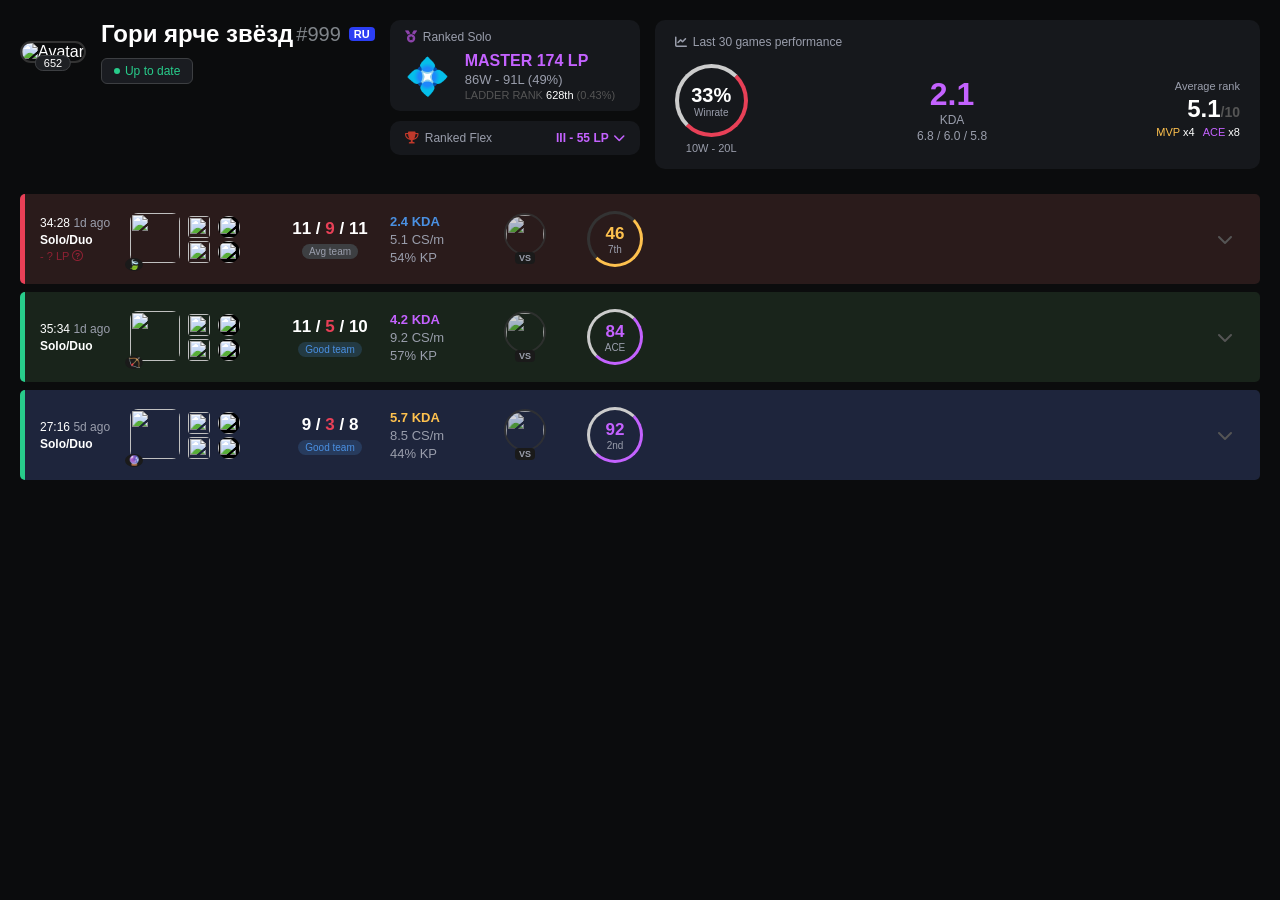
==== test_riot_api/index.html @ 2bc37f3e "adding some files" ====
<!DOCTYPE html>
<html lang="ru">
<head>
    <meta charset="UTF-8">
    <meta name="viewport" content="width=device-width, initial-scale=1.0">
    <title>League Stats Profile</title>
    <link rel="stylesheet" href="style.css">
    <link rel="stylesheet" href="https://cdnjs.cloudflare.com/ajax/libs/font-awesome/6.0.0/css/all.min.css">
</head>
<body>

<div class="container">
    
    <div class="header-row">
        
        <div class="header-section player-info">
            <div class="avatar-container">
                <img src="https://ddragon.leagueoflegends.com/cdn/13.24.1/img/profileicon/652.png" alt="Avatar" class="avatar">
                <span class="level-tag">652</span>
            </div>
            <div class="name-controls">
                <div class="nick-line">
                    <h1 class="nickname">Гори ярче звёзд</h1>
                    <span class="tagline">#999</span>
                    <span class="region-badge">RU</span>
                </div>
                <button class="status-btn"><span class="dot"></span> Up to date</button>
            </div>
        </div>

        <div class="header-section ranks-container">
            <div class="rank-card solo">
                <div class="rank-header">
                    <i class="fas fa-medal rank-medal-icon"></i>
                    <span>Ranked Solo</span>
                </div>
                <div class="rank-body">
                    <div class="rank-icon-placeholder">💠</div> <div class="rank-details">
                        <div class="tier">MASTER 174 LP</div>
                        <div class="winrate">86W - 91L (49%)</div>
                        <div class="ladder">LADDER RANK <span class="white">628th</span> (0.43%)</div>
                    </div>
                </div>
            </div>
            <div class="rank-card flex-rank">
                <div class="rank-header">
                    <i class="fas fa-trophy flex-trophy-icon"></i>
                    <span>Ranked Flex</span>
                    <span class="flex-rank-shorthand">III - 55 LP <i class="fas fa-chevron-down"></i></span>
                </div>
            </div>
        </div>

        <div class="header-section summary-card">
            <div class="summary-header">
                <i class="fas fa-chart-line"></i>
                Last 30 games performance
            </div>
            <div class="summary-body">
                <div class="winrate-stat">
                    <div class="chart-circle">
                        <span class="wr-pct">33%</span>
                        <span class="wr-label">Winrate</span>
                    </div>
                    <div class="record">10W - 20L</div>
                </div>
                <div class="kda-stat">
                    <div class="kda-main">
                        <div class="kda-val">2.1</div>
                        <div class="kda-lbl">KDA</div>
                    </div>
                    <div class="kda-split">6.8 / 6.0 / 5.8</div>
                </div>
                <div class="avg-rank-stat">
                    <div class="rank-lbl">Average rank</div>
                    <div class="rank-val">5.1<span>/10</span></div>
                    <div class="awards">
                        <span><span class="yellow">MVP</span> x4</span>
                        <span><span class="purple">ACE</span> x8</span>
                    </div>
                </div>
            </div>
        </div>

    </div> <div class="match-list">
        
        <div class="match-item lose">
            <div class="col col-meta">
                <div class="meta-line white">34:28 <span class="grey">1d ago</span></div>
                <div class="meta-line white bold">Solo/Duo</div>
                <div class="lp-loss">- ? LP <i class="far fa-question-circle"></i></div>
            </div>
            <div class="col col-champ">
                <div class="main-champ-wrapper">
                    <img src="https://ddragon.leagueoflegends.com/cdn/13.24.1/img/champion/Lillia.png" class="main-champ-img">
                    <div class="role-icon-box">🍃</div>
                </div>
                <div class="summoners-runes">
                    <img src="https://ddragon.leagueoflegends.com/cdn/13.24.1/img/spell/SummonerFlash.png" class="small-icon">
                    <img src="https://ddragon.leagueoflegends.com/cdn/13.24.1/img/spell/SummonerHaste.png" class="small-icon">
                </div>
                <div class="summoners-runes runes">
                    <img src="https://ddragon.leagueoflegends.com/cdn/img/perk-images/Styles/Precision/Conqueror/Conqueror.png" class="small-icon rune">
                    <img src="https://ddragon.leagueoflegends.com/cdn/img/perk-images/Styles/Sorcery/Waterwalking/Waterwalking.png" class="small-icon rune">
                </div>
            </div>
            <div class="col col-kda">
                <div class="kda-stats"><span class="white">11</span> / <span class="red">9</span> / <span class="white">11</span></div>
                <div class="team-badge avg">Avg team</div>
            </div>
            <div class="col col-stats">
                <div class="blue bold">2.4 KDA</div>
                <div class="grey">5.1 CS/m</div>
                <div class="grey">54% KP</div>
            </div>
            <div class="col col-vs">
                <div class="vs-champ-wrapper">
                    <img src="https://ddragon.leagueoflegends.com/cdn/13.24.1/img/champion/Talon.png" class="enemy-champ-img">
                </div>
                <div class="vs-tag">VS</div>
            </div>
            <div class="col col-score">
                <div class="score-circle-outer orange">
                    <div class="score-circle-inner">
                        <div class="score-num orange">46</div>
                        <div class="score-pos grey">7th</div>
                    </div>
                </div>
            </div>
            <div class="col col-expand">
                <i class="fas fa-chevron-down expand-icon"></i>
            </div>
        </div>

        <div class="match-item win mvp">
            <div class="col col-meta">
                <div class="meta-line white">35:34 <span class="grey">1d ago</span></div>
                <div class="meta-line white bold">Solo/Duo</div>
            </div>
            <div class="col col-champ">
                <div class="main-champ-wrapper">
                    <img src="https://ddragon.leagueoflegends.com/cdn/13.24.1/img/champion/Zeri.png" class="main-champ-img">
                    <div class="role-icon-box">🏹</div>
                </div>
                <div class="summoners-runes">
                    <img src="https://ddragon.leagueoflegends.com/cdn/13.24.1/img/spell/SummonerFlash.png" class="small-icon">
                    <img src="https://ddragon.leagueoflegends.com/cdn/13.24.1/img/spell/SummonerExhaust.png" class="small-icon">
                </div>
                <div class="summoners-runes runes">
                    <img src="https://ddragon.leagueoflegends.com/cdn/img/perk-images/Styles/Precision/Conqueror/Conqueror.png" class="small-icon rune">
                    <img src="https://ddragon.leagueoflegends.com/cdn/img/perk-images/Styles/Sorcery/GatheringStorm/GatheringStorm.png" class="small-icon rune">
                </div>
            </div>
            <div class="col col-kda">
                <div class="kda-stats"><span class="white">11</span> / <span class="red">5</span> / <span class="white">10</span></div>
                <div class="team-badge good">Good team</div>
            </div>
            <div class="col col-stats">
                <div class="purple bold">4.2 KDA</div>
                <div class="grey">9.2 CS/m</div>
                <div class="grey">57% KP</div>
            </div>
            <div class="col col-vs">
                <div class="vs-champ-wrapper">
                    <img src="https://ddragon.leagueoflegends.com/cdn/13.24.1/img/champion/Lucian.png" class="enemy-champ-img">
                </div>
                <div class="vs-tag">VS</div>
            </div>
            <div class="col col-score">
                <div class="score-circle-outer mvp">
                    <div class="score-circle-inner">
                        <div class="score-num mvp-text">84</div>
                        <div class="score-pos grey">ACE</div>
                    </div>
                </div>
            </div>
            <div class="col col-expand">
                <i class="fas fa-chevron-down expand-icon"></i>
            </div>
        </div>

        <div class="match-item win blue-bg">
            <div class="col col-meta">
                <div class="meta-line white">27:16 <span class="grey">5d ago</span></div>
                <div class="meta-line white bold">Solo/Duo</div>
            </div>
            <div class="col col-champ">
                <div class="main-champ-wrapper">
                    <img src="https://ddragon.leagueoflegends.com/cdn/13.24.1/img/champion/Orianna.png" class="main-champ-img">
                    <div class="role-icon-box">🔮</div>
                </div>
                <div class="summoners-runes">
                    <img src="https://ddragon.leagueoflegends.com/cdn/13.24.1/img/spell/SummonerFlash.png" class="small-icon">
                    <img src="https://ddragon.leagueoflegends.com/cdn/13.24.1/img/spell/SummonerDot.png" class="small-icon">
                </div>
                <div class="summoners-runes runes">
                    <img src="https://ddragon.leagueoflegends.com/cdn/img/perk-images/Styles/Sorcery/PhaseRush/PhaseRush.png" class="small-icon rune">
                    <img src="https://ddragon.leagueoflegends.com/cdn/img/perk-images/Styles/Sorcery/Scorch/Scorch.png" class="small-icon rune">
                </div>
            </div>
            <div class="col col-kda">
                <div class="kda-stats"><span class="white">9</span> / <span class="red">3</span> / <span class="white">8</span></div>
                <div class="team-badge good">Good team</div>
            </div>
            <div class="col col-stats">
                <div class="yellow bold">5.7 KDA</div>
                <div class="grey">8.5 CS/m</div>
                <div class="grey">44% KP</div>
            </div>
            <div class="col col-vs">
                <div class="vs-champ-wrapper">
                    <img src="https://ddragon.leagueoflegends.com/cdn/13.24.1/img/champion/Zoe.png" class="enemy-champ-img">
                </div>
                <div class="vs-tag">VS</div>
            </div>
            <div class="col col-score">
                <div class="score-circle-outer mvp">
                    <div class="score-circle-inner">
                        <div class="score-num mvp-text">92</div>
                        <div class="score-pos grey">2nd</div>
                    </div>
                </div>
            </div>
            <div class="col col-expand">
                <i class="fas fa-chevron-down expand-icon"></i>
            </div>
        </div>

    </div> </div> </body>
</html>
---- test_riot_api/style.css ----
/* --- Global Reset & Colors --- */
:root {
    --bg-main: #0b0c0d; /* Единый темный фон */
    --card-bg: #16181c;
    --match-lose-bg: #2a1b1b;
    --match-lose-border: #e84057;
    --match-win-bg: #19241b;
    --match-win-border: #28cc8b;
    --match-blue-bg: #1e253c; /* Для нижнего матча */
    
    --text-white: #ffffff;
    --text-grey: #9a9eac;
    --text-red: #e84057;
    --text-blue: #4a90e2;
    --text-yellow: #fec14e;
    --text-purple: #c462ff;
}

body {
    background-color: var(--bg-main);
    color: var(--text-white);
    font-family: -apple-system, BlinkMacSystemFont, "Segoe UI", Roboto, sans-serif;
    margin: 0;
    padding: 20px;
    -webkit-font-smoothing: antialiased;
}

.container {
    max-width: 1280px;
    margin: 0 auto;
}

/* --- Helpers --- */
.white { color: var(--text-white); }
.grey { color: var(--text-grey); }
.red { color: var(--text-red); }
.blue { color: var(--text-blue); }
.yellow { color: var(--text-yellow); }
.purple { color: var(--text-purple); }
.bold { font-weight: bold; }
.orange { color: #fec14e; border-color: #fec14e; }
.mvp-text { color: #c462ff; border-color: #c462ff; }

/* ==========================================================
   HEADER ROW (Player, Rank, Summary)
   ========================================================== */
.header-row {
    display: flex;
    justify-content: flex-start;
    align-items: flex-start;
    gap: 15px;
    margin-bottom: 25px;
}

/* --- Player Info --- */
.player-info {
    display: flex;
    align-items: center;
    gap: 15px;
    min-width: 300px;
}

.avatar-container { position: relative; }
.avatar { width: 85px; height: 85px; border-radius: 12px; border: 2px solid #333; }
.level-tag {
    position: absolute; bottom: -8px; left: 50%; transform: translateX(-50%);
    background: #1e2024; color: white; padding: 1px 8px; border-radius: 10px;
    font-size: 11px; border: 1px solid #3d3f42;
}

.nick-line { display: flex; align-items: center; gap: 3px; }
.nickname { margin: 0; font-size: 24px; font-weight: 800; }
.tagline { color: #80858a; font-size: 20px; font-weight: 400; }
.region-badge {
    background: #2b3ef4; color: white; padding: 1px 5px; border-radius: 4px;
    font-size: 11px; font-weight: bold; margin-left: 5px;
}

.status-btn {
    margin-top: 10px; background: #1a1c21; border: 1px solid #3d3f42;
    color: #28cc8b; padding: 5px 12px; border-radius: 6px; font-size: 12px;
    cursor: pointer; display: flex; align-items: center; gap: 5px;
}
.dot { width: 6px; height: 6px; background: #28cc8b; border-radius: 50%; }

/* --- Ranks Container --- */
.ranks-container { display: flex; flex-direction: column; gap: 10px; min-width: 250px; }

.rank-card {
    background: var(--card-bg);
    padding: 10px 15px;
    border-radius: 10px;
}

.rank-header {
    font-size: 12px; color: var(--text-grey); display: flex; align-items: center; gap: 6px;
    margin-bottom: 8px;
}
.rank-medal-icon { color: #8e44ad; } /* Master color */
.flex-trophy-icon { color: #c0392b; }

.rank-body { display: flex; align-items: center; gap: 15px; }
.rank-icon-placeholder { font-size: 36px; } /* Временно, потом иконку Master */
.tier { font-size: 16px; font-weight: bold; color: var(--text-purple); }
.winrate { font-size: 13px; color: var(--text-grey); margin: 2px 0; }
.ladder { font-size: 11px; color: #555; }

/* Ranked Flex Short style */
.rank-card.flex-rank .rank-header { margin-bottom: 0; }
.flex-rank-shorthand { margin-left: auto; color: var(--text-purple); font-weight: bold; display: flex; align-items: center; gap: 5px;}

/* --- Performance Summary --- */
.summary-card {
    background: var(--card-bg);
    padding: 15px 20px;
    border-radius: 10px;
    flex-grow: 1; /* Занимает оставшееся место */
    min-width: 450px;
}

.summary-header {
    font-size: 12px; color: var(--text-grey); display: flex; align-items: center; gap: 6px;
    margin-bottom: 15px;
}

.summary-body { display: flex; justify-content: space-between; align-items: center; gap: 20px;}

.winrate-stat { text-align: center; }
.chart-circle {
    display: flex; flex-direction: column; align-items: center; justify-content: center;
    border: 4px solid var(--text-red); border-left-color: #ccc; border-top-color: #ccc; /* Pie Chart look */
    width: 65px; height: 65px; border-radius: 50%; margin-bottom: 5px;
}
.wr-pct { font-size: 20px; font-weight: bold; }
.wr-label { font-size: 10px; color: var(--text-grey); }
.record { font-size: 11px; color: var(--text-grey); }

.kda-main { text-align: center; }
.kda-val { font-size: 32px; font-weight: 800; color: var(--text-purple); margin: 0;}
.kda-lbl { font-size: 12px; color: var(--text-grey); }
.kda-split { font-size: 12px; color: var(--text-grey); margin-top: 2px;}

.avg-rank-stat { text-align: right; }
.rank-lbl { font-size: 11px; color: var(--text-grey); }
.rank-val { font-size: 24px; font-weight: bold; margin: 3px 0;}
.rank-val span { font-size: 14px; color: #555; }
.awards { font-size: 11px; display: flex; gap: 8px; justify-content: flex-end;}

/* ==========================================================
   MATCH HISTORY SECTION
   ========================================================== */
.match-list { display: flex; flex-direction: column; gap: 8px; }

/* Базовые стили карточки */
.match-item {
    display: flex; align-items: center;
    border-radius: 5px;
    padding: 10px 15px;
    font-size: 13px;
    min-height: 70px;
}

/* Типы матчей (Цвета) */
.match-item.lose { border-left: 5px solid var(--match-lose-border); background: var(--match-lose-bg); }
.match-item.win { border-left: 5px solid var(--match-win-border); background: var(--match-win-bg); }
.match-item.win.blue-bg { background: var(--match-blue-bg); }

/* Колонки */
.col { display: flex; flex-direction: column; }

/* Колонки: Расположение */
.col-meta { width: 90px; gap: 3px; }
.col-champ { width: 140px; flex-direction: row; align-items: center; gap: 8px; position: relative;}
.col-kda { width: 120px; text-align: center; align-items: center; gap: 5px;}
.col-stats { width: 90px; gap: 3px; }
.col-vs { width: 90px; align-items: center; position: relative; }
.col-score { width: 90px; align-items: center; }
.col-expand { width: 40px; align-items: center; margin-left: auto; color: #555;}

/* Детали колонок */
.meta-line { font-size: 12px; }
.lp-loss { font-size: 11px; color: #8e2133; } /* Темно-красный */

.main-champ-wrapper { position: relative; }
.main-champ-img { width: 50px; height: 50px; border-radius: 8px; }
.role-icon-box {
    position: absolute; bottom: -5px; left: -5px;
    background: #1a1a1a; padding: 1px 3px; border-radius: 50%; font-size: 10px;
}

.summoners-runes { display: flex; flex-direction: column; gap: 3px; }
.small-icon { width: 22px; height: 22px; border-radius: 4px; }
.small-icon.rune { border-radius: 50%; background: #000; }

.kda-stats { font-size: 17px; font-weight: bold; }
.team-badge { font-size: 10px; padding: 2px 7px; border-radius: 10px; }
.team-badge.avg { background: #3d3f42; color: #9a9eac; }
.team-badge.good { background: rgba(74, 144, 226, 0.2); color: #4a90e2; }

.vs-champ-wrapper { position: relative; margin-top: -10px;}
.enemy-champ-img { width: 38px; height: 38px; border-radius: 50%; border: 2px solid #333; opacity: 0.8; }
.vs-tag {
    position: absolute; bottom: -8px; left: 50%; transform: translateX(-50%);
    background: #1a1a1a; color: #9a9eac; padding: 1px 4px; border-radius: 4px; font-size: 9px; font-weight: bold;
}

/* Круги оценки справа */
.score-circle-outer {
    width: 50px; height: 50px; border-radius: 50%;
    display: flex; align-items: center; justify-content: center;
    border: 3px solid transparent; /* Цвет задается через helpers */
}
/* Pie chart look for circles */
.score-circle-outer.orange { border-color: #fec14e; border-left-color: #333; border-top-color: #333;}
.score-circle-outer.mvp { border-color: #c462ff; border-left-color: #ccc; border-top-color: #ccc;}

.score-circle-inner { text-align: center; }
.score-num { font-size: 17px; font-weight: bold; }
.score-pos { font-size: 10px; }

.expand-icon { font-size: 16px; cursor: pointer; }
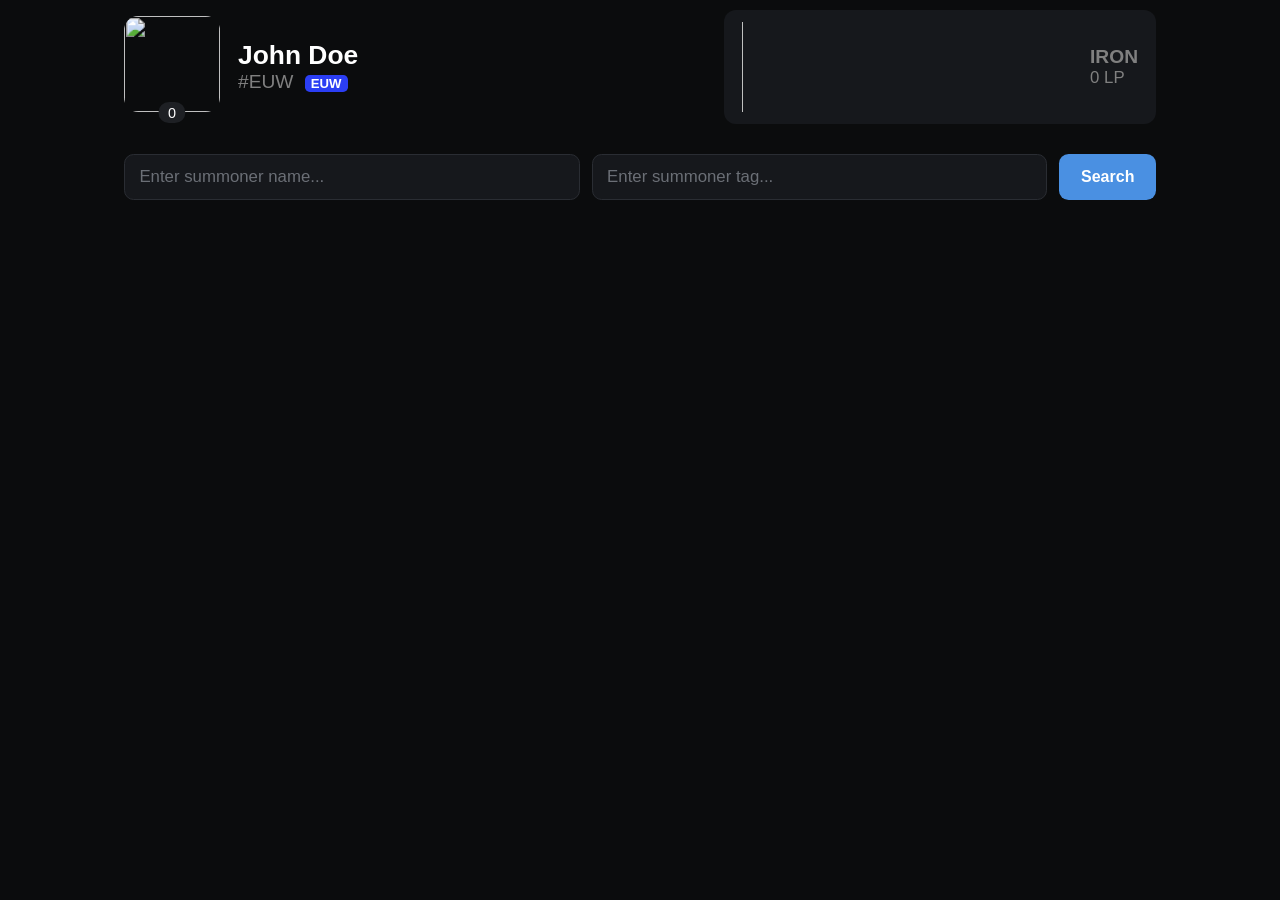
==== commit 1915f9f8: "Added first user interface version" ====
--- a/test_riot_api/index.html
+++ b/test_riot_api/index.html
@@ -2,229 +2,52 @@
 <html lang="ru">
 <head>
     <meta charset="UTF-8">
-    <meta name="viewport" content="width=device-width, initial-scale=1.0">
-    <title>League Stats Profile</title>
+    <title>League Profile</title>
     <link rel="stylesheet" href="style.css">
-    <link rel="stylesheet" href="https://cdnjs.cloudflare.com/ajax/libs/font-awesome/6.0.0/css/all.min.css">
 </head>
 <body>
+    <div class="container">
+        <div class="top-section">
+            <!-- PROFILE -->
+            <div class="profile-block">
+                <div class="avatar-container">
+                    <img src="https://ddragon.leagueoflegends.com/cdn/13.24.1/img/profileicon/0.png" class="avatar" id="avatar">
+                    <span class="level-tag" id="summoner_level">0</span>
+                </div>
 
-<div class="container">
-    
-    <div class="header-row">
-        
-        <div class="header-section player-info">
-            <div class="avatar-container">
-                <img src="https://ddragon.leagueoflegends.com/cdn/13.24.1/img/profileicon/652.png" alt="Avatar" class="avatar">
-                <span class="level-tag">652</span>
+                <div class="name-block">
+                    <h1 class="nickname" id="nickname">John Doe</h1>
+                    <span class="tagline" id="tagline">#EUW</span>
+                    <span class="region-badge" id="region">EUW</span>
+                </div>
             </div>
-            <div class="name-controls">
-                <div class="nick-line">
-                    <h1 class="nickname">Гори ярче звёзд</h1>
-                    <span class="tagline">#999</span>
-                    <span class="region-badge">RU</span>
-                </div>
-                <button class="status-btn"><span class="dot"></span> Up to date</button>
+            <!-- RANK DATA -->
+            <div class="rank-block">
+                <div class="rank-img-wrapper">
+                <img src="https://raw.communitydragon.org/latest/plugins/rcp-fe-lol-static-assets/global/default/images/ranked-emblem/emblem-iron.png" class="rank-img" id="rank_img">
+            </div>
+            <div class="rank-info">
+                <div class="tier" id="tier">IRON</div>
+                <div class="lp" id="lp">0 LP</div>
             </div>
         </div>
-
-        <div class="header-section ranks-container">
-            <div class="rank-card solo">
-                <div class="rank-header">
-                    <i class="fas fa-medal rank-medal-icon"></i>
-                    <span>Ranked Solo</span>
-                </div>
-                <div class="rank-body">
-                    <div class="rank-icon-placeholder">💠</div> <div class="rank-details">
-                        <div class="tier">MASTER 174 LP</div>
-                        <div class="winrate">86W - 91L (49%)</div>
-                        <div class="ladder">LADDER RANK <span class="white">628th</span> (0.43%)</div>
-                    </div>
-                </div>
-            </div>
-            <div class="rank-card flex-rank">
-                <div class="rank-header">
-                    <i class="fas fa-trophy flex-trophy-icon"></i>
-                    <span>Ranked Flex</span>
-                    <span class="flex-rank-shorthand">III - 55 LP <i class="fas fa-chevron-down"></i></span>
-                </div>
-            </div>
-        </div>
-
-        <div class="header-section summary-card">
-            <div class="summary-header">
-                <i class="fas fa-chart-line"></i>
-                Last 30 games performance
-            </div>
-            <div class="summary-body">
-                <div class="winrate-stat">
-                    <div class="chart-circle">
-                        <span class="wr-pct">33%</span>
-                        <span class="wr-label">Winrate</span>
-                    </div>
-                    <div class="record">10W - 20L</div>
-                </div>
-                <div class="kda-stat">
-                    <div class="kda-main">
-                        <div class="kda-val">2.1</div>
-                        <div class="kda-lbl">KDA</div>
-                    </div>
-                    <div class="kda-split">6.8 / 6.0 / 5.8</div>
-                </div>
-                <div class="avg-rank-stat">
-                    <div class="rank-lbl">Average rank</div>
-                    <div class="rank-val">5.1<span>/10</span></div>
-                    <div class="awards">
-                        <span><span class="yellow">MVP</span> x4</span>
-                        <span><span class="purple">ACE</span> x8</span>
-                    </div>
-                </div>
-            </div>
-        </div>
-
-    </div> <div class="match-list">
-        
-        <div class="match-item lose">
-            <div class="col col-meta">
-                <div class="meta-line white">34:28 <span class="grey">1d ago</span></div>
-                <div class="meta-line white bold">Solo/Duo</div>
-                <div class="lp-loss">- ? LP <i class="far fa-question-circle"></i></div>
-            </div>
-            <div class="col col-champ">
-                <div class="main-champ-wrapper">
-                    <img src="https://ddragon.leagueoflegends.com/cdn/13.24.1/img/champion/Lillia.png" class="main-champ-img">
-                    <div class="role-icon-box">🍃</div>
-                </div>
-                <div class="summoners-runes">
-                    <img src="https://ddragon.leagueoflegends.com/cdn/13.24.1/img/spell/SummonerFlash.png" class="small-icon">
-                    <img src="https://ddragon.leagueoflegends.com/cdn/13.24.1/img/spell/SummonerHaste.png" class="small-icon">
-                </div>
-                <div class="summoners-runes runes">
-                    <img src="https://ddragon.leagueoflegends.com/cdn/img/perk-images/Styles/Precision/Conqueror/Conqueror.png" class="small-icon rune">
-                    <img src="https://ddragon.leagueoflegends.com/cdn/img/perk-images/Styles/Sorcery/Waterwalking/Waterwalking.png" class="small-icon rune">
-                </div>
-            </div>
-            <div class="col col-kda">
-                <div class="kda-stats"><span class="white">11</span> / <span class="red">9</span> / <span class="white">11</span></div>
-                <div class="team-badge avg">Avg team</div>
-            </div>
-            <div class="col col-stats">
-                <div class="blue bold">2.4 KDA</div>
-                <div class="grey">5.1 CS/m</div>
-                <div class="grey">54% KP</div>
-            </div>
-            <div class="col col-vs">
-                <div class="vs-champ-wrapper">
-                    <img src="https://ddragon.leagueoflegends.com/cdn/13.24.1/img/champion/Talon.png" class="enemy-champ-img">
-                </div>
-                <div class="vs-tag">VS</div>
-            </div>
-            <div class="col col-score">
-                <div class="score-circle-outer orange">
-                    <div class="score-circle-inner">
-                        <div class="score-num orange">46</div>
-                        <div class="score-pos grey">7th</div>
-                    </div>
-                </div>
-            </div>
-            <div class="col col-expand">
-                <i class="fas fa-chevron-down expand-icon"></i>
-            </div>
-        </div>
-
-        <div class="match-item win mvp">
-            <div class="col col-meta">
-                <div class="meta-line white">35:34 <span class="grey">1d ago</span></div>
-                <div class="meta-line white bold">Solo/Duo</div>
-            </div>
-            <div class="col col-champ">
-                <div class="main-champ-wrapper">
-                    <img src="https://ddragon.leagueoflegends.com/cdn/13.24.1/img/champion/Zeri.png" class="main-champ-img">
-                    <div class="role-icon-box">🏹</div>
-                </div>
-                <div class="summoners-runes">
-                    <img src="https://ddragon.leagueoflegends.com/cdn/13.24.1/img/spell/SummonerFlash.png" class="small-icon">
-                    <img src="https://ddragon.leagueoflegends.com/cdn/13.24.1/img/spell/SummonerExhaust.png" class="small-icon">
-                </div>
-                <div class="summoners-runes runes">
-                    <img src="https://ddragon.leagueoflegends.com/cdn/img/perk-images/Styles/Precision/Conqueror/Conqueror.png" class="small-icon rune">
-                    <img src="https://ddragon.leagueoflegends.com/cdn/img/perk-images/Styles/Sorcery/GatheringStorm/GatheringStorm.png" class="small-icon rune">
-                </div>
-            </div>
-            <div class="col col-kda">
-                <div class="kda-stats"><span class="white">11</span> / <span class="red">5</span> / <span class="white">10</span></div>
-                <div class="team-badge good">Good team</div>
-            </div>
-            <div class="col col-stats">
-                <div class="purple bold">4.2 KDA</div>
-                <div class="grey">9.2 CS/m</div>
-                <div class="grey">57% KP</div>
-            </div>
-            <div class="col col-vs">
-                <div class="vs-champ-wrapper">
-                    <img src="https://ddragon.leagueoflegends.com/cdn/13.24.1/img/champion/Lucian.png" class="enemy-champ-img">
-                </div>
-                <div class="vs-tag">VS</div>
-            </div>
-            <div class="col col-score">
-                <div class="score-circle-outer mvp">
-                    <div class="score-circle-inner">
-                        <div class="score-num mvp-text">84</div>
-                        <div class="score-pos grey">ACE</div>
-                    </div>
-                </div>
-            </div>
-            <div class="col col-expand">
-                <i class="fas fa-chevron-down expand-icon"></i>
-            </div>
-        </div>
-
-        <div class="match-item win blue-bg">
-            <div class="col col-meta">
-                <div class="meta-line white">27:16 <span class="grey">5d ago</span></div>
-                <div class="meta-line white bold">Solo/Duo</div>
-            </div>
-            <div class="col col-champ">
-                <div class="main-champ-wrapper">
-                    <img src="https://ddragon.leagueoflegends.com/cdn/13.24.1/img/champion/Orianna.png" class="main-champ-img">
-                    <div class="role-icon-box">🔮</div>
-                </div>
-                <div class="summoners-runes">
-                    <img src="https://ddragon.leagueoflegends.com/cdn/13.24.1/img/spell/SummonerFlash.png" class="small-icon">
-                    <img src="https://ddragon.leagueoflegends.com/cdn/13.24.1/img/spell/SummonerDot.png" class="small-icon">
-                </div>
-                <div class="summoners-runes runes">
-                    <img src="https://ddragon.leagueoflegends.com/cdn/img/perk-images/Styles/Sorcery/PhaseRush/PhaseRush.png" class="small-icon rune">
-                    <img src="https://ddragon.leagueoflegends.com/cdn/img/perk-images/Styles/Sorcery/Scorch/Scorch.png" class="small-icon rune">
-                </div>
-            </div>
-            <div class="col col-kda">
-                <div class="kda-stats"><span class="white">9</span> / <span class="red">3</span> / <span class="white">8</span></div>
-                <div class="team-badge good">Good team</div>
-            </div>
-            <div class="col col-stats">
-                <div class="yellow bold">5.7 KDA</div>
-                <div class="grey">8.5 CS/m</div>
-                <div class="grey">44% KP</div>
-            </div>
-            <div class="col col-vs">
-                <div class="vs-champ-wrapper">
-                    <img src="https://ddragon.leagueoflegends.com/cdn/13.24.1/img/champion/Zoe.png" class="enemy-champ-img">
-                </div>
-                <div class="vs-tag">VS</div>
-            </div>
-            <div class="col col-score">
-                <div class="score-circle-outer mvp">
-                    <div class="score-circle-inner">
-                        <div class="score-num mvp-text">92</div>
-                        <div class="score-pos grey">2nd</div>
-                    </div>
-                </div>
-            </div>
-            <div class="col col-expand">
-                <i class="fas fa-chevron-down expand-icon"></i>
-            </div>
-        </div>
-
-    </div> </div> </body>
+    </div>
+    <!-- SUMMONER SEARCH -->
+    <div class="search-bar">
+        <input 
+            type="text" 
+            class="search-input" 
+            placeholder="Enter summoner name..."
+            id="name_search"
+        >
+        <input 
+            type="text" 
+            class="search-input" 
+            placeholder="Enter summoner tag..."
+            id="tag_search"
+        >
+        <button class="search-btn" id="search_btn">Search</button>
+    </div>
+    <script src="script.js"></script>
+</body>
 </html>
--- a/test_riot_api/style.css
+++ b/test_riot_api/style.css
@@ -1,221 +1,153 @@
-/* --- Global Reset & Colors --- */
-:root {
-    --bg-main: #0b0c0d; /* Единый темный фон */
-    --card-bg: #16181c;
-    --match-lose-bg: #2a1b1b;
-    --match-lose-border: #e84057;
-    --match-win-bg: #19241b;
-    --match-win-border: #28cc8b;
-    --match-blue-bg: #1e253c; /* Для нижнего матча */
-    
-    --text-white: #ffffff;
-    --text-grey: #9a9eac;
-    --text-red: #e84057;
-    --text-blue: #4a90e2;
-    --text-yellow: #fec14e;
-    --text-purple: #c462ff;
+html {
+    zoom: 1.20;
 }
 
 body {
-    background-color: var(--bg-main);
-    color: var(--text-white);
-    font-family: -apple-system, BlinkMacSystemFont, "Segoe UI", Roboto, sans-serif;
-    margin: 0;
-    padding: 20px;
-    -webkit-font-smoothing: antialiased;
+    background: #0b0c0d;
+    color: white;
+    font-family: sans-serif;
 }
 
 .container {
-    max-width: 1280px;
+    max-width: 860px;
     margin: 0 auto;
 }
 
-/* --- Helpers --- */
-.white { color: var(--text-white); }
-.grey { color: var(--text-grey); }
-.red { color: var(--text-red); }
-.blue { color: var(--text-blue); }
-.yellow { color: var(--text-yellow); }
-.purple { color: var(--text-purple); }
-.bold { font-weight: bold; }
-.orange { color: #fec14e; border-color: #fec14e; }
-.mvp-text { color: #c462ff; border-color: #c462ff; }
-
-/* ==========================================================
-   HEADER ROW (Player, Rank, Summary)
-   ========================================================== */
-.header-row {
+/* TOP BLOCK */
+.top-section {
     display: flex;
-    justify-content: flex-start;
-    align-items: flex-start;
-    gap: 15px;
+    align-items: center;
+    justify-content: space-between;
+    gap: 20px;
     margin-bottom: 25px;
 }
 
-/* --- Player Info --- */
-.player-info {
+/* PROFILE */
+.profile-block {
     display: flex;
     align-items: center;
     gap: 15px;
-    min-width: 300px;
 }
 
-.avatar-container { position: relative; }
-.avatar { width: 85px; height: 85px; border-radius: 12px; border: 2px solid #333; }
-.level-tag {
-    position: absolute; bottom: -8px; left: 50%; transform: translateX(-50%);
-    background: #1e2024; color: white; padding: 1px 8px; border-radius: 10px;
-    font-size: 11px; border: 1px solid #3d3f42;
+.avatar-container {
+    position: relative;
 }
 
-.nick-line { display: flex; align-items: center; gap: 3px; }
-.nickname { margin: 0; font-size: 24px; font-weight: 800; }
-.tagline { color: #80858a; font-size: 20px; font-weight: 400; }
+.avatar {
+    width: 80px;
+    height: 80px;
+    border-radius: 12px;
+}
+
+.level-tag {
+    position: absolute;
+    bottom: -5px;
+    left: 50%;
+    transform: translateX(-50%);
+    background: #1e2024;
+    padding: 2px 8px;
+    font-size: 12px;
+    border-radius: 10px;
+}
+
+.nickname {
+    margin: 0;
+    font-size: 22px;
+}
+
+.tagline {
+    color: gray;
+}
+
 .region-badge {
     background: #2b3ef4; color: white; padding: 1px 5px; border-radius: 4px;
     font-size: 11px; font-weight: bold; margin-left: 5px;
 }
 
-.status-btn {
-    margin-top: 10px; background: #1a1c21; border: 1px solid #3d3f42;
-    color: #28cc8b; padding: 5px 12px; border-radius: 6px; font-size: 12px;
-    cursor: pointer; display: flex; align-items: center; gap: 5px;
-}
-.dot { width: 6px; height: 6px; background: #28cc8b; border-radius: 50%; }
-
-/* --- Ranks Container --- */
-.ranks-container { display: flex; flex-direction: column; gap: 10px; min-width: 250px; }
-
-.rank-card {
-    background: var(--card-bg);
+/* RANK BLOCK */
+.rank-block {
+    display: flex;
+    align-items: center;
+    gap: 10px;
+    background: #16181c;
     padding: 10px 15px;
     border-radius: 10px;
 }
 
-.rank-header {
-    font-size: 12px; color: var(--text-grey); display: flex; align-items: center; gap: 6px;
-    margin-bottom: 8px;
-}
-.rank-medal-icon { color: #8e44ad; } /* Master color */
-.flex-trophy-icon { color: #c0392b; }
-
-.rank-body { display: flex; align-items: center; gap: 15px; }
-.rank-icon-placeholder { font-size: 36px; } /* Временно, потом иконку Master */
-.tier { font-size: 16px; font-weight: bold; color: var(--text-purple); }
-.winrate { font-size: 13px; color: var(--text-grey); margin: 2px 0; }
-.ladder { font-size: 11px; color: #555; }
-
-/* Ranked Flex Short style */
-.rank-card.flex-rank .rank-header { margin-bottom: 0; }
-.flex-rank-shorthand { margin-left: auto; color: var(--text-purple); font-weight: bold; display: flex; align-items: center; gap: 5px;}
-
-/* --- Performance Summary --- */
-.summary-card {
-    background: var(--card-bg);
-    padding: 15px 20px;
-    border-radius: 10px;
-    flex-grow: 1; /* Занимает оставшееся место */
-    min-width: 450px;
+.rank-img-wrapper {
+    width: 280px;
+    height: 75px;
+    overflow: hidden;
+    display: flex;
+    align-items: center;
+    justify-content: center;
 }
 
-.summary-header {
-    font-size: 12px; color: var(--text-grey); display: flex; align-items: center; gap: 6px;
+.rank-img {
+    width: 200%;
+    height: 200%;
+    object-fit: cover;
+}
+
+.rank-info {
+    display: flex;
+    flex-direction: column;
+}
+
+.tier {
+    font-weight: bold;
+    color: #808080;
+}
+
+.lp {
+    font-size: 14px;
+    color: gray;
+}
+
+/* SEARCH BAR */
+.search-bar {
+    display: flex;
+    gap: 10px;
     margin-bottom: 15px;
 }
 
-.summary-body { display: flex; justify-content: space-between; align-items: center; gap: 20px;}
-
-.winrate-stat { text-align: center; }
-.chart-circle {
-    display: flex; flex-direction: column; align-items: center; justify-content: center;
-    border: 4px solid var(--text-red); border-left-color: #ccc; border-top-color: #ccc; /* Pie Chart look */
-    width: 65px; height: 65px; border-radius: 50%; margin-bottom: 5px;
-}
-.wr-pct { font-size: 20px; font-weight: bold; }
-.wr-label { font-size: 10px; color: var(--text-grey); }
-.record { font-size: 11px; color: var(--text-grey); }
-
-.kda-main { text-align: center; }
-.kda-val { font-size: 32px; font-weight: 800; color: var(--text-purple); margin: 0;}
-.kda-lbl { font-size: 12px; color: var(--text-grey); }
-.kda-split { font-size: 12px; color: var(--text-grey); margin-top: 2px;}
-
-.avg-rank-stat { text-align: right; }
-.rank-lbl { font-size: 11px; color: var(--text-grey); }
-.rank-val { font-size: 24px; font-weight: bold; margin: 3px 0;}
-.rank-val span { font-size: 14px; color: #555; }
-.awards { font-size: 11px; display: flex; gap: 8px; justify-content: flex-end;}
-
-/* ==========================================================
-   MATCH HISTORY SECTION
-   ========================================================== */
-.match-list { display: flex; flex-direction: column; gap: 8px; }
-
-/* Базовые стили карточки */
-.match-item {
-    display: flex; align-items: center;
-    border-radius: 5px;
-    padding: 10px 15px;
-    font-size: 13px;
-    min-height: 70px;
+.search-input {
+    flex-grow: 1;
+    background: #16181c;
+    border: 1px solid #2a2d33;
+    color: white;
+    padding: 10px 12px;
+    border-radius: 8px;
+    font-size: 14px;
+    outline: none;
+    transition: 0.2s;
 }
 
-/* Типы матчей (Цвета) */
-.match-item.lose { border-left: 5px solid var(--match-lose-border); background: var(--match-lose-bg); }
-.match-item.win { border-left: 5px solid var(--match-win-border); background: var(--match-win-bg); }
-.match-item.win.blue-bg { background: var(--match-blue-bg); }
-
-/* Колонки */
-.col { display: flex; flex-direction: column; }
-
-/* Колонки: Расположение */
-.col-meta { width: 90px; gap: 3px; }
-.col-champ { width: 140px; flex-direction: row; align-items: center; gap: 8px; position: relative;}
-.col-kda { width: 120px; text-align: center; align-items: center; gap: 5px;}
-.col-stats { width: 90px; gap: 3px; }
-.col-vs { width: 90px; align-items: center; position: relative; }
-.col-score { width: 90px; align-items: center; }
-.col-expand { width: 40px; align-items: center; margin-left: auto; color: #555;}
-
-/* Детали колонок */
-.meta-line { font-size: 12px; }
-.lp-loss { font-size: 11px; color: #8e2133; } /* Темно-красный */
-
-.main-champ-wrapper { position: relative; }
-.main-champ-img { width: 50px; height: 50px; border-radius: 8px; }
-.role-icon-box {
-    position: absolute; bottom: -5px; left: -5px;
-    background: #1a1a1a; padding: 1px 3px; border-radius: 50%; font-size: 10px;
+.search-input::placeholder {
+    color: #6b6f76;
 }
 
-.summoners-runes { display: flex; flex-direction: column; gap: 3px; }
-.small-icon { width: 22px; height: 22px; border-radius: 4px; }
-.small-icon.rune { border-radius: 50%; background: #000; }
-
-.kda-stats { font-size: 17px; font-weight: bold; }
-.team-badge { font-size: 10px; padding: 2px 7px; border-radius: 10px; }
-.team-badge.avg { background: #3d3f42; color: #9a9eac; }
-.team-badge.good { background: rgba(74, 144, 226, 0.2); color: #4a90e2; }
-
-.vs-champ-wrapper { position: relative; margin-top: -10px;}
-.enemy-champ-img { width: 38px; height: 38px; border-radius: 50%; border: 2px solid #333; opacity: 0.8; }
-.vs-tag {
-    position: absolute; bottom: -8px; left: 50%; transform: translateX(-50%);
-    background: #1a1a1a; color: #9a9eac; padding: 1px 4px; border-radius: 4px; font-size: 9px; font-weight: bold;
+.search-input:focus {
+    border-color: #4a90e2;
+    box-shadow: 0 0 0 1px #4a90e2;
 }
 
-/* Круги оценки справа */
-.score-circle-outer {
-    width: 50px; height: 50px; border-radius: 50%;
-    display: flex; align-items: center; justify-content: center;
-    border: 3px solid transparent; /* Цвет задается через helpers */
+/* BUTTON */
+.search-btn {
+    background: #4a90e2;
+    border: none;
+    color: white;
+    padding: 0 18px;
+    border-radius: 8px;
+    font-weight: bold;
+    cursor: pointer;
+    transition: 0.2s;
 }
-/* Pie chart look for circles */
-.score-circle-outer.orange { border-color: #fec14e; border-left-color: #333; border-top-color: #333;}
-.score-circle-outer.mvp { border-color: #c462ff; border-left-color: #ccc; border-top-color: #ccc;}
 
-.score-circle-inner { text-align: center; }
-.score-num { font-size: 17px; font-weight: bold; }
-.score-pos { font-size: 10px; }
+.search-btn:hover {
+    background: #357abd;
+}
 
-.expand-icon { font-size: 16px; cursor: pointer; }+.search-btn:active {
+    transform: scale(0.97);
+}
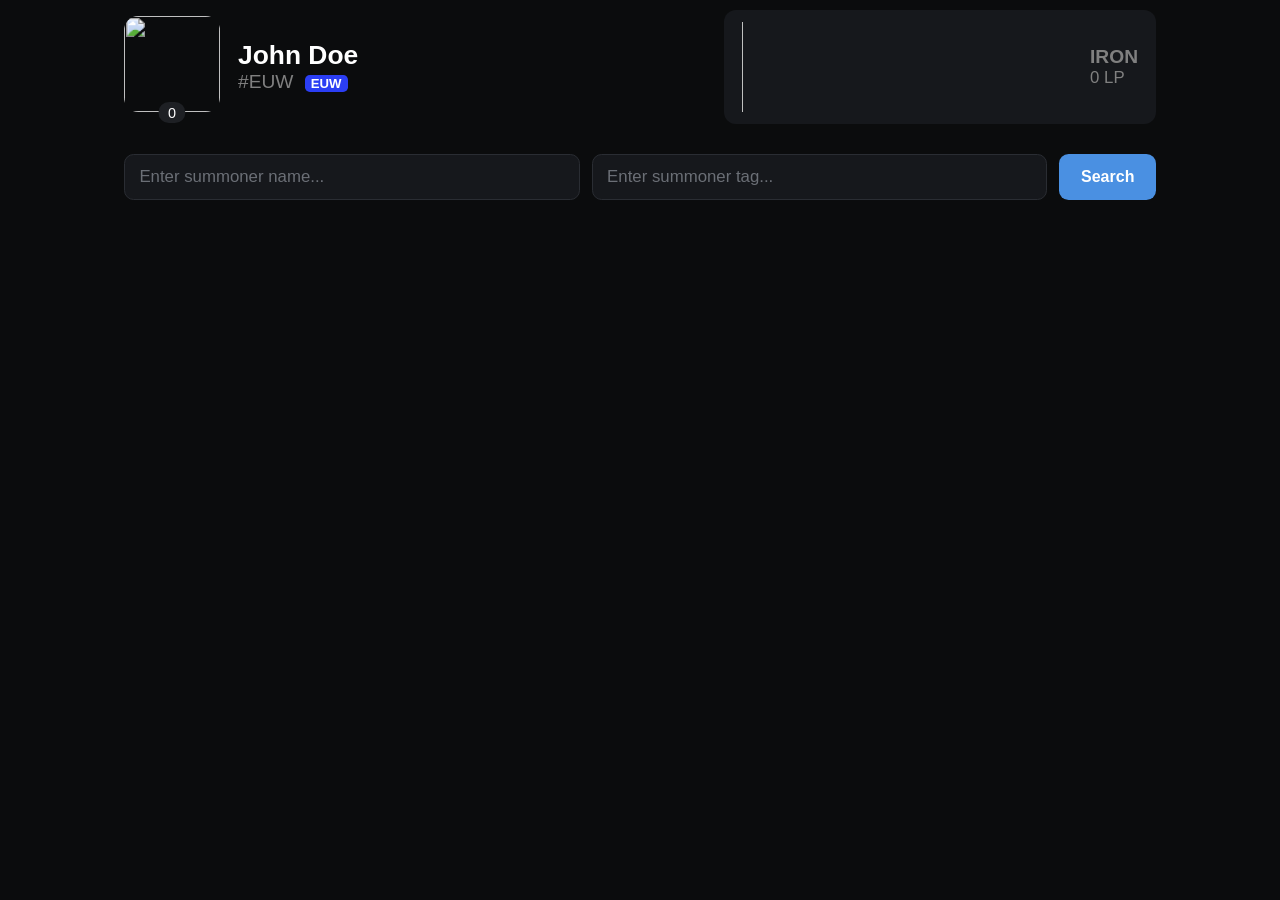
==== commit 2ff524eb: "Added history of 20 last matches - Changed design, added blocks with personal match data - Added dyn" ====
--- a/test_riot_api/index.html
+++ b/test_riot_api/index.html
@@ -48,6 +48,10 @@
         >
         <button class="search-btn" id="search_btn">Search</button>
     </div>
+    <!-- MATCH LIST -->
+    <div class="match-list" id="match-list">
+    <!-- THE LIST -->
+    </div>
     <script src="script.js"></script>
 </body>
 </html>
--- a/test_riot_api/style.css
+++ b/test_riot_api/style.css
@@ -150,4 +150,154 @@
 
 .search-btn:active {
     transform: scale(0.97);
+}
+
+    .match-list {
+    display: flex;
+    flex-direction: column;
+    gap: 10px;
+}
+
+/* CARD */
+.match-item {
+    display: flex;
+    align-items: center;
+    justify-content: space-between;
+    gap: 20px;
+    background: #16181c;
+    padding: 12px 15px;
+    border-radius: 10px;
+    position: relative;
+}
+
+.match-item:hover {
+    background: #1d2127;
+    transition: 0.2s;
+}
+
+.match-item::before {
+    content: "";
+    position: absolute;
+    left: 0;
+    top: 0;
+    width: 5px;
+    height: 100%;
+    border-radius: 10px 0 0 10px;
+    background: gray;
+}
+
+
+.match-item.win::before {
+    background: #4caf50;
+}
+
+.match-item.lose::before {
+    background: #e53935;
+}
+
+/* COMMON COLUMN */
+.col {
+    display: flex;
+    flex-direction: column;
+}
+
+/* META */
+.meta {
+    width: 110px;
+    font-size: 12px;
+}
+
+.mode {
+    color: white;
+    font-weight: bold;
+}
+
+.duration {
+    color: #9a9eac;
+}
+
+/* CHAMP */
+.champ-col {
+    flex-direction: row;
+    align-items: center;
+    gap: 12px;
+    flex: 1;
+}
+
+.champ {
+    width: 55px;
+    height: 55px;
+    border-radius: 10px;
+}
+
+/* RUNES */
+.summoner_spells {
+    display: flex;
+    flex-direction: column;
+    gap: 4px;
+}
+
+.summoner_spells img {
+    width: 20px;
+    height: 20px;
+    background: black;
+}
+
+.runes {
+    position: relative;
+    width: 32px;
+    height: 32px;
+}
+
+.runes img {
+    border-radius: 50%;
+    background: black;
+    position: relative;
+    width: 32px;
+    height: 32px;
+}
+
+#primary_rune {
+    width: 32px;
+    height: 32px;
+    border-radius: 50%;
+    z-index: 1;
+}
+
+#secondary_rune {
+    position: absolute;
+    width: 18px;
+    height: 18px;
+    right: -6px;
+    bottom: -4px;
+    border-radius: 50%;
+    border: 2px solid #16181c;
+    background: black;
+    z-index: 2;
+}
+
+/* KDA */
+.kda-col {
+    min-width: 120px;
+}
+
+.score-line {
+    font-size: 16px;
+    font-weight: bold;
+}
+
+.kda {
+    font-size: 12px;
+    color: #9a9eac;
+}
+
+/* CS */
+.cs-col {
+    font-size: 13px;
+    min-width: 80px;
+}
+
+.small {
+    color: #9a9eac;
+    font-size: 12px;
 }
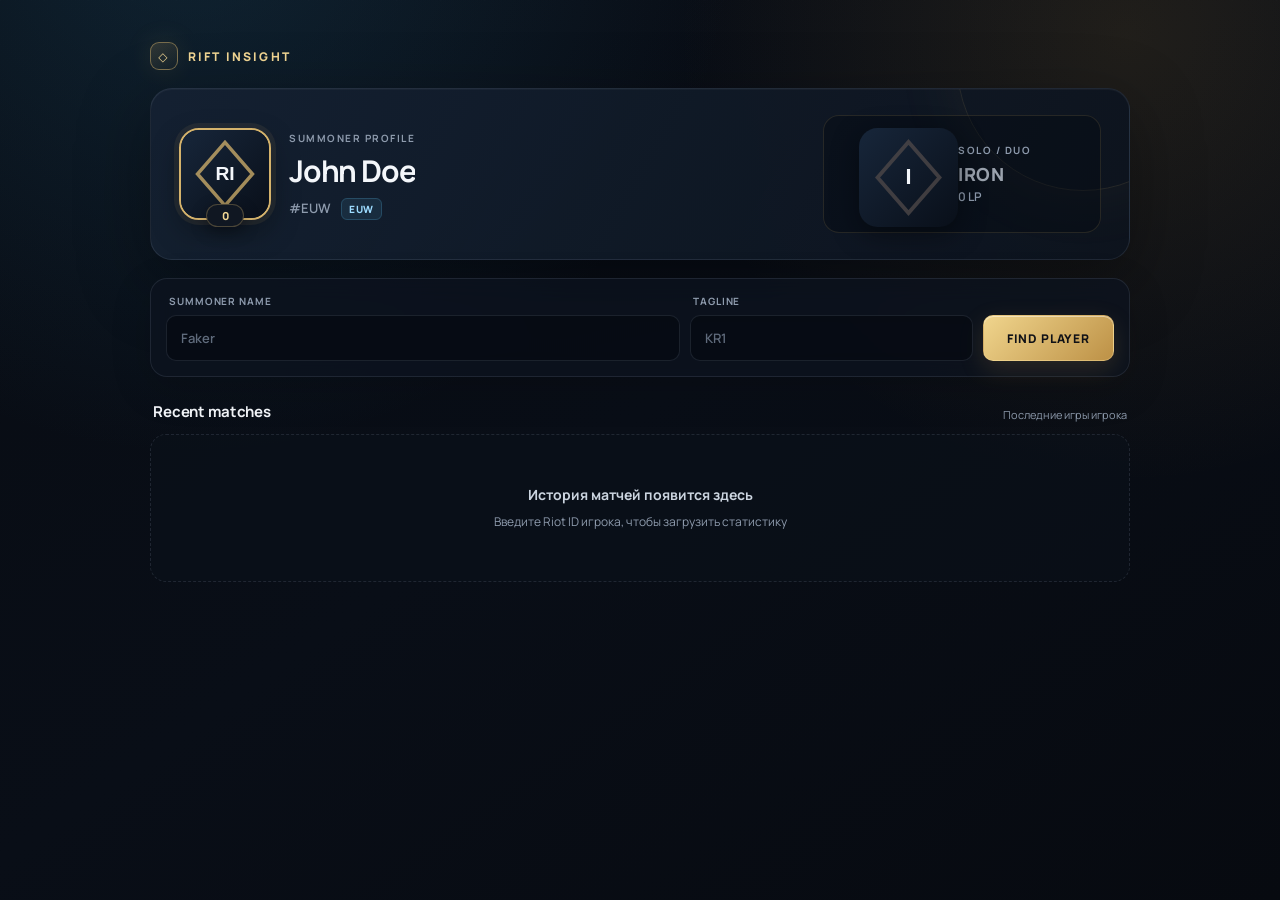
==== commit b5b88001: "Major interface changes and minor logic (in particular, where icons come from)" ====
--- a/test_riot_api/index.html
+++ b/test_riot_api/index.html
@@ -2,56 +2,72 @@
 <html lang="ru">
 <head>
     <meta charset="UTF-8">
+    <meta name="viewport" content="width=device-width, initial-scale=1.0">
+    <meta name="theme-color" content="#080c13">
     <title>League Profile</title>
     <link rel="stylesheet" href="style.css">
 </head>
 <body>
-    <div class="container">
-        <div class="top-section">
-            <!-- PROFILE -->
+    <main class="container">
+        <div class="brand">
+            <span class="brand-mark" aria-hidden="true">◇</span>
+            Rift Insight
+        </div>
+
+        <section class="top-section" aria-label="Профиль игрока">
             <div class="profile-block">
                 <div class="avatar-container">
-                    <img src="https://ddragon.leagueoflegends.com/cdn/13.24.1/img/profileicon/0.png" class="avatar" id="avatar">
+                    <img src="https://raw.communitydragon.org/latest/plugins/rcp-be-lol-game-data/global/default/v1/profile-icons/29.jpg" class="avatar" id="avatar" alt="Аватар игрока">
                     <span class="level-tag" id="summoner_level">0</span>
                 </div>
 
                 <div class="name-block">
+                    <div class="profile-label">Summoner profile</div>
                     <h1 class="nickname" id="nickname">John Doe</h1>
                     <span class="tagline" id="tagline">#EUW</span>
                     <span class="region-badge" id="region">EUW</span>
                 </div>
             </div>
-            <!-- RANK DATA -->
+
             <div class="rank-block">
                 <div class="rank-img-wrapper">
-                <img src="https://raw.communitydragon.org/latest/plugins/rcp-fe-lol-static-assets/global/default/images/ranked-emblem/emblem-iron.png" class="rank-img" id="rank_img">
+                    <img src="https://opgg-static.akamaized.net/images/medals_new/iron.png" class="rank-img" id="rank_img" alt="Ранговая эмблема">
+                </div>
+                <div class="rank-info">
+                    <div class="rank-label">Solo / Duo</div>
+                    <div class="tier" id="tier">IRON</div>
+                    <div class="lp" id="lp">0 LP</div>
+                </div>
             </div>
-            <div class="rank-info">
-                <div class="tier" id="tier">IRON</div>
-                <div class="lp" id="lp">0 LP</div>
+        </section>
+
+        <section class="search-panel" aria-label="Поиск игрока">
+            <div class="search-bar">
+                <label class="field">
+                    <span class="field-label">Summoner name</span>
+                    <input type="text" class="search-input" placeholder="Faker" id="name_search" autocomplete="off">
+                </label>
+                <label class="field">
+                    <span class="field-label">Tagline</span>
+                    <input type="text" class="search-input" placeholder="KR1" id="tag_search" autocomplete="off">
+                </label>
+                <button class="search-btn" id="search_btn" type="button">Find player</button>
             </div>
-        </div>
-    </div>
-    <!-- SUMMONER SEARCH -->
-    <div class="search-bar">
-        <input 
-            type="text" 
-            class="search-input" 
-            placeholder="Enter summoner name..."
-            id="name_search"
-        >
-        <input 
-            type="text" 
-            class="search-input" 
-            placeholder="Enter summoner tag..."
-            id="tag_search"
-        >
-        <button class="search-btn" id="search_btn">Search</button>
-    </div>
-    <!-- MATCH LIST -->
-    <div class="match-list" id="match-list">
-    <!-- THE LIST -->
-    </div>
+        </section>
+
+        <section aria-label="История матчей">
+            <div class="section-heading">
+                <h2>Recent matches</h2>
+                <span>Последние игры игрока</span>
+            </div>
+            <div class="match-list" id="match-list">
+                <div class="empty-state">
+                    <strong>История матчей появится здесь</strong>
+                    <span>Введите Riot ID игрока, чтобы загрузить статистику</span>
+                </div>
+            </div>
+        </section>
+    </main>
     <script src="script.js"></script>
 </body>
-</html>+</html>
--- a/test_riot_api/style.css
+++ b/test_riot_api/style.css
@@ -1,303 +1,272 @@
-html {
-    zoom: 1.20;
-}
+@import url('https://fonts.googleapis.com/css2?family=Manrope:wght@400;500;600;700;800&display=swap');
+
+:root {
+    color-scheme: dark;
+    --bg: #070b12;
+    --surface: rgba(17, 25, 38, 0.86);
+    --surface-strong: #121b29;
+    --line: rgba(148, 163, 184, 0.14);
+    --text: #f4f7fb;
+    --muted: #8e9bad;
+    --gold: #d5b36c;
+    --gold-bright: #f2d794;
+    --blue: #56b9e9;
+    --win: #40cfa0;
+    --lose: #f06b7b;
+}
+
+* { box-sizing: border-box; }
 
 body {
-    background: #0b0c0d;
-    color: white;
-    font-family: sans-serif;
-}
+    min-height: 100vh;
+    margin: 0;
+    color: var(--text);
+    font-family: "Manrope", system-ui, sans-serif;
+    background:
+        radial-gradient(circle at 15% -10%, rgba(37, 104, 141, 0.25), transparent 34rem),
+        radial-gradient(circle at 88% 4%, rgba(176, 129, 47, 0.14), transparent 28rem),
+        linear-gradient(145deg, #080c13 0%, #090e17 48%, #070a10 100%);
+}
+
+body::before {
+    content: "";
+    position: fixed;
+    inset: 0;
+    pointer-events: none;
+    opacity: 0.3;
+    background-image: linear-gradient(rgba(255,255,255,.018) 1px, transparent 1px), linear-gradient(90deg, rgba(255,255,255,.018) 1px, transparent 1px);
+    background-size: 44px 44px;
+    mask-image: linear-gradient(to bottom, black, transparent 65%);
+}
+
+button, input { font: inherit; }
 
 .container {
-    max-width: 860px;
+    width: min(100% - 36px, 980px);
     margin: 0 auto;
-}
-
-/* TOP BLOCK */
+    padding: 42px 0 64px;
+    position: relative;
+}
+
+.brand {
+    display: flex;
+    align-items: center;
+    gap: 10px;
+    margin-bottom: 18px;
+    color: var(--gold-bright);
+    font-size: 12px;
+    font-weight: 800;
+    letter-spacing: .18em;
+    text-transform: uppercase;
+}
+
+.brand-mark {
+    display: grid;
+    width: 28px;
+    height: 28px;
+    place-items: center;
+    border: 1px solid rgba(213, 179, 108, .5);
+    border-radius: 9px;
+    background: linear-gradient(145deg, rgba(213,179,108,.18), rgba(213,179,108,.03));
+    box-shadow: 0 0 28px rgba(213, 179, 108, .12);
+}
+
 .top-section {
     display: flex;
+    min-height: 144px;
     align-items: center;
     justify-content: space-between;
-    gap: 20px;
-    margin-bottom: 25px;
-}
-
-/* PROFILE */
-.profile-block {
-    display: flex;
-    align-items: center;
-    gap: 15px;
-}
-
-.avatar-container {
+    gap: 28px;
+    padding: 26px 28px;
+    overflow: hidden;
     position: relative;
-}
+    border: 1px solid var(--line);
+    border-radius: 22px;
+    background: linear-gradient(120deg, rgba(21, 33, 50, .95), rgba(12, 19, 30, .9));
+    box-shadow: 0 22px 70px rgba(0, 0, 0, .34), inset 0 1px rgba(255,255,255,.035);
+}
+
+.top-section::after {
+    content: "";
+    position: absolute;
+    width: 250px;
+    height: 250px;
+    right: -80px;
+    top: -150px;
+    border: 1px solid rgba(213, 179, 108, .12);
+    border-radius: 50%;
+    box-shadow: 0 0 80px rgba(213, 179, 108, .06);
+}
+
+.profile-block { display: flex; align-items: center; gap: 18px; min-width: 0; }
+.avatar-container { position: relative; flex: 0 0 auto; }
 
 .avatar {
-    width: 80px;
-    height: 80px;
-    border-radius: 12px;
+    display: block;
+    width: 92px;
+    height: 92px;
+    object-fit: cover;
+    border: 2px solid var(--gold);
+    border-radius: 20px;
+    box-shadow: 0 0 0 5px rgba(213, 179, 108, .08), 0 12px 30px rgba(0,0,0,.32);
 }
 
 .level-tag {
     position: absolute;
-    bottom: -5px;
+    bottom: -7px;
     left: 50%;
+    min-width: 38px;
+    padding: 3px 9px;
     transform: translateX(-50%);
-    background: #1e2024;
-    padding: 2px 8px;
-    font-size: 12px;
-    border-radius: 10px;
-}
-
-.nickname {
-    margin: 0;
-    font-size: 22px;
-}
-
-.tagline {
-    color: gray;
-}
-
-.region-badge {
-    background: #2b3ef4; color: white; padding: 1px 5px; border-radius: 4px;
-    font-size: 11px; font-weight: bold; margin-left: 5px;
-}
-
-/* RANK BLOCK */
+    border: 1px solid rgba(213, 179, 108, .3);
+    border-radius: 99px;
+    color: var(--gold-bright);
+    background: #101722;
+    box-shadow: 0 5px 15px rgba(0,0,0,.35);
+    font-size: 11px;
+    font-weight: 800;
+    text-align: center;
+}
+
+.name-block { min-width: 0; }
+.profile-label, .rank-label { margin-bottom: 5px; color: var(--muted); font-size: 10px; font-weight: 700; letter-spacing: .15em; text-transform: uppercase; }
+.nickname { margin: 0 0 5px; overflow: hidden; font-size: clamp(22px, 3vw, 30px); letter-spacing: -.04em; text-overflow: ellipsis; white-space: nowrap; }
+.tagline { color: var(--muted); font-size: 13px; font-weight: 600; }
+.region-badge { margin-left: 7px; padding: 3px 7px; border: 1px solid rgba(86,185,233,.22); border-radius: 6px; color: #9ddcff; background: rgba(86,185,233,.1); font-size: 10px; font-weight: 800; letter-spacing: .06em; text-transform: uppercase; }
+
 .rank-block {
     display: flex;
-    align-items: center;
-    gap: 10px;
-    background: #16181c;
-    padding: 10px 15px;
+    min-width: 278px;
+    align-items: center;
+    gap: 12px;
+    padding: 12px 16px 12px 10px;
+    z-index: 1;
+    border: 1px solid rgba(213, 179, 108, .14);
+    border-radius: 16px;
+    background: rgba(4, 9, 16, .38);
+}
+
+.rank-img-wrapper { display: grid; width: 112px; height: 92px; overflow: visible; flex: 0 0 auto; place-items: center; transform: translateX(-14px); }
+.rank-img { display: block; width: 176px; height: 99px; max-width: none; object-fit: contain; filter: drop-shadow(0 8px 14px rgba(0,0,0,.4)); }
+.rank-info { display: flex; flex-direction: column; }
+.tier { color: #9ba3ae; font-size: 18px; font-weight: 800; letter-spacing: .04em; }
+.lp { margin-top: 2px; color: var(--muted); font-size: 12px; font-weight: 600; }
+
+.search-panel { margin: 18px 0 24px; padding: 15px; border: 1px solid var(--line); border-radius: 17px; background: rgba(13, 20, 31, .74); box-shadow: 0 12px 40px rgba(0,0,0,.16); backdrop-filter: blur(12px); }
+.search-bar { display: grid; grid-template-columns: minmax(0, 1fr) minmax(170px, .55fr) auto; gap: 10px; }
+.field { position: relative; }
+.field-label { display: block; margin: 0 0 7px 3px; color: var(--muted); font-size: 10px; font-weight: 700; letter-spacing: .09em; text-transform: uppercase; }
+
+.search-input {
+    width: 100%;
+    height: 46px;
+    padding: 0 14px;
+    border: 1px solid rgba(148, 163, 184, .15);
     border-radius: 10px;
-}
-
-.rank-img-wrapper {
-    width: 280px;
-    height: 75px;
+    outline: none;
+    color: var(--text);
+    background: rgba(5, 10, 17, .66);
+    font-size: 13px;
+    font-weight: 600;
+    transition: border-color .2s, box-shadow .2s, background .2s;
+}
+
+.search-input::placeholder { color: #5f6b7c; }
+.search-input:hover { border-color: rgba(148, 163, 184, .28); }
+.search-input:focus { border-color: rgba(86,185,233,.65); background: rgba(7,14,23,.92); box-shadow: 0 0 0 3px rgba(86,185,233,.09); }
+
+.search-btn {
+    height: 46px;
+    align-self: end;
+    padding: 0 23px;
+    border: 1px solid rgba(242, 215, 148, .34);
+    border-radius: 10px;
+    color: #101116;
+    background: linear-gradient(135deg, #f0d58d, #bd9146);
+    box-shadow: 0 8px 24px rgba(189,145,70,.18), inset 0 1px rgba(255,255,255,.45);
+    font-size: 12px;
+    font-weight: 800;
+    letter-spacing: .07em;
+    text-transform: uppercase;
+    cursor: pointer;
+    transition: transform .18s, filter .18s, box-shadow .18s;
+}
+
+.search-btn:hover { filter: brightness(1.08); transform: translateY(-1px); box-shadow: 0 11px 28px rgba(189,145,70,.28); }
+.search-btn:active { transform: translateY(1px); }
+.section-heading { display: flex; align-items: end; justify-content: space-between; margin: 0 3px 12px; }
+.section-heading h2 { margin: 0; font-size: 15px; letter-spacing: -.01em; }
+.section-heading span { color: var(--muted); font-size: 11px; }
+.match-list { display: flex; flex-direction: column; gap: 9px; }
+
+.empty-state { padding: 50px 20px; border: 1px dashed rgba(148,163,184,.16); border-radius: 16px; color: var(--muted); background: rgba(12,18,28,.45); text-align: center; }
+.empty-state strong { display: block; margin-bottom: 5px; color: #cbd4df; font-size: 14px; }
+.empty-state span { font-size: 12px; }
+
+.match-item {
+    display: grid;
+    grid-template-columns: 112px minmax(210px, 1fr) 130px 90px;
+    align-items: center;
+    gap: 20px;
+    min-height: 88px;
+    padding: 14px 19px;
     overflow: hidden;
-    display: flex;
-    align-items: center;
-    justify-content: center;
-}
-
-.rank-img {
-    width: 200%;
-    height: 200%;
-    object-fit: cover;
-}
-
-.rank-info {
-    display: flex;
-    flex-direction: column;
-}
-
-.tier {
-    font-weight: bold;
-    color: #808080;
-}
-
-.lp {
-    font-size: 14px;
-    color: gray;
-}
-
-/* SEARCH BAR */
-.search-bar {
-    display: flex;
-    gap: 10px;
-    margin-bottom: 15px;
-}
-
-.search-input {
-    flex-grow: 1;
-    background: #16181c;
-    border: 1px solid #2a2d33;
-    color: white;
-    padding: 10px 12px;
-    border-radius: 8px;
-    font-size: 14px;
-    outline: none;
-    transition: 0.2s;
-}
-
-.search-input::placeholder {
-    color: #6b6f76;
-}
-
-.search-input:focus {
-    border-color: #4a90e2;
-    box-shadow: 0 0 0 1px #4a90e2;
-}
-
-/* BUTTON */
-.search-btn {
-    background: #4a90e2;
-    border: none;
-    color: white;
-    padding: 0 18px;
-    border-radius: 8px;
-    font-weight: bold;
-    cursor: pointer;
-    transition: 0.2s;
-}
-
-.search-btn:hover {
-    background: #357abd;
-}
-
-.search-btn:active {
-    transform: scale(0.97);
-}
-
-    .match-list {
-    display: flex;
-    flex-direction: column;
-    gap: 10px;
-}
-
-/* CARD */
-.match-item {
-    display: flex;
-    align-items: center;
-    justify-content: space-between;
-    gap: 20px;
-    background: #16181c;
-    padding: 12px 15px;
-    border-radius: 10px;
     position: relative;
-}
-
-.match-item:hover {
-    background: #1d2127;
-    transition: 0.2s;
-}
-
-.match-item::before {
-    content: "";
-    position: absolute;
-    left: 0;
-    top: 0;
-    width: 5px;
-    height: 100%;
-    border-radius: 10px 0 0 10px;
-    background: gray;
-}
-
-
-.match-item.win::before {
-    background: #4caf50;
-}
-
-.match-item.lose::before {
-    background: #e53935;
-}
-
-/* COMMON COLUMN */
-.col {
-    display: flex;
-    flex-direction: column;
-}
-
-/* META */
-.meta {
-    width: 110px;
-    font-size: 12px;
-}
-
-.mode {
-    color: white;
-    font-weight: bold;
-}
-
-.duration {
-    color: #9a9eac;
-}
-
-/* CHAMP */
-.champ-col {
-    flex-direction: row;
-    align-items: center;
-    gap: 12px;
-    flex: 1;
-}
-
-.champ {
-    width: 55px;
-    height: 55px;
-    border-radius: 10px;
-}
-
-/* RUNES */
-.summoner_spells {
-    display: flex;
-    flex-direction: column;
-    gap: 4px;
-}
-
-.summoner_spells img {
-    width: 20px;
-    height: 20px;
-    background: black;
-}
-
-.runes {
-    position: relative;
-    width: 32px;
-    height: 32px;
-}
-
-.runes img {
-    border-radius: 50%;
-    background: black;
-    position: relative;
-    width: 32px;
-    height: 32px;
-}
-
-#primary_rune {
-    width: 32px;
-    height: 32px;
-    border-radius: 50%;
-    z-index: 1;
-}
-
-#secondary_rune {
-    position: absolute;
-    width: 18px;
-    height: 18px;
-    right: -6px;
-    bottom: -4px;
-    border-radius: 50%;
-    border: 2px solid #16181c;
-    background: black;
-    z-index: 2;
-}
-
-/* KDA */
-.kda-col {
-    min-width: 120px;
-}
-
-.score-line {
-    font-size: 16px;
-    font-weight: bold;
-}
-
-.kda {
-    font-size: 12px;
-    color: #9a9eac;
-}
-
-/* CS */
-.cs-col {
-    font-size: 13px;
-    min-width: 80px;
-}
-
-.small {
-    color: #9a9eac;
-    font-size: 12px;
-}+    border: 1px solid var(--line);
+    border-radius: 14px;
+    background: linear-gradient(100deg, rgba(18,28,42,.93), rgba(12,19,29,.86));
+    box-shadow: 0 7px 20px rgba(0,0,0,.13);
+    transition: transform .2s, border-color .2s, background .2s;
+}
+
+.match-item:hover { transform: translateY(-2px); border-color: rgba(148,163,184,.25); background: linear-gradient(100deg, rgba(22,34,50,.98), rgba(15,23,35,.94)); }
+.match-item::before { content: ""; position: absolute; inset: 0 auto 0 0; width: 4px; background: var(--muted); box-shadow: 0 0 20px currentColor; }
+.match-item.win::before { background: var(--win); }
+.match-item.lose::before { background: var(--lose); }
+.match-item.win { background-image: linear-gradient(90deg, rgba(64,207,160,.07), transparent 32%), linear-gradient(100deg, rgba(18,28,42,.93), rgba(12,19,29,.86)); }
+.match-item.lose { background-image: linear-gradient(90deg, rgba(240,107,123,.07), transparent 32%), linear-gradient(100deg, rgba(18,28,42,.93), rgba(12,19,29,.86)); }
+.col { display: flex; flex-direction: column; }
+.meta { font-size: 11px; }
+.mode { margin-bottom: 5px; color: #eef3f9; font-weight: 800; }
+.duration, .kda, .small { color: var(--muted); }
+.champ-col { flex-direction: row; align-items: center; gap: 9px; }
+.champ { width: 58px; height: 58px; border: 1px solid rgba(213,179,108,.28); border-radius: 13px; object-fit: cover; box-shadow: 0 7px 16px rgba(0,0,0,.28); }
+.summoner_spells { display: flex; flex-direction: column; gap: 4px; }
+.summoner_spells img { width: 24px; height: 24px; border-radius: 6px; background: #05080c; }
+.runes { position: relative; width: 34px; height: 34px; margin-left: 3px; }
+.runes img { position: relative; width: 34px; height: 34px; border-radius: 50%; background: #05080c; }
+#primary_rune { width: 34px; height: 34px; z-index: 1; }
+#secondary_rune { position: absolute; right: -6px; bottom: -4px; width: 18px; height: 18px; z-index: 2; border: 2px solid var(--surface-strong); border-radius: 50%; background: #05080c; }
+.kda-col { min-width: 0; }
+.score-line { margin-bottom: 4px; font-size: 15px; font-weight: 800; letter-spacing: .01em; }
+.kda, .small { font-size: 11px; font-weight: 600; }
+.cs-col { font-size: 12px; font-weight: 700; }
+
+@media (max-width: 760px) {
+    .container { width: min(100% - 24px, 980px); padding-top: 24px; }
+    .top-section { align-items: flex-start; flex-direction: column; padding: 22px; }
+    .rank-block { width: 100%; min-width: 0; }
+    .search-bar { grid-template-columns: 1fr 1fr; }
+    .search-btn { grid-column: 1 / -1; }
+    .match-item { grid-template-columns: 88px 1fr 96px; gap: 12px; }
+    .cs-col { display: none; }
+}
+
+@media (max-width: 520px) {
+    .brand { margin-bottom: 13px; }
+    .top-section { padding: 19px; border-radius: 18px; }
+    .avatar { width: 76px; height: 76px; border-radius: 16px; }
+    .rank-img-wrapper { width: 100px; }
+    .search-bar { grid-template-columns: 1fr; }
+    .search-btn { grid-column: auto; }
+    .match-item { grid-template-columns: 1fr auto; padding: 13px 15px; }
+    .meta { grid-column: 1 / -1; flex-direction: row; justify-content: space-between; padding-bottom: 9px; border-bottom: 1px solid var(--line); }
+    .champ-col { min-width: 0; }
+    .kda-col { align-items: flex-end; }
+    .champ { width: 52px; height: 52px; }
+    .section-heading span { display: none; }
+}
+
+@media (prefers-reduced-motion: reduce) {
+    *, *::before, *::after { scroll-behavior: auto !important; transition: none !important; }
+}
